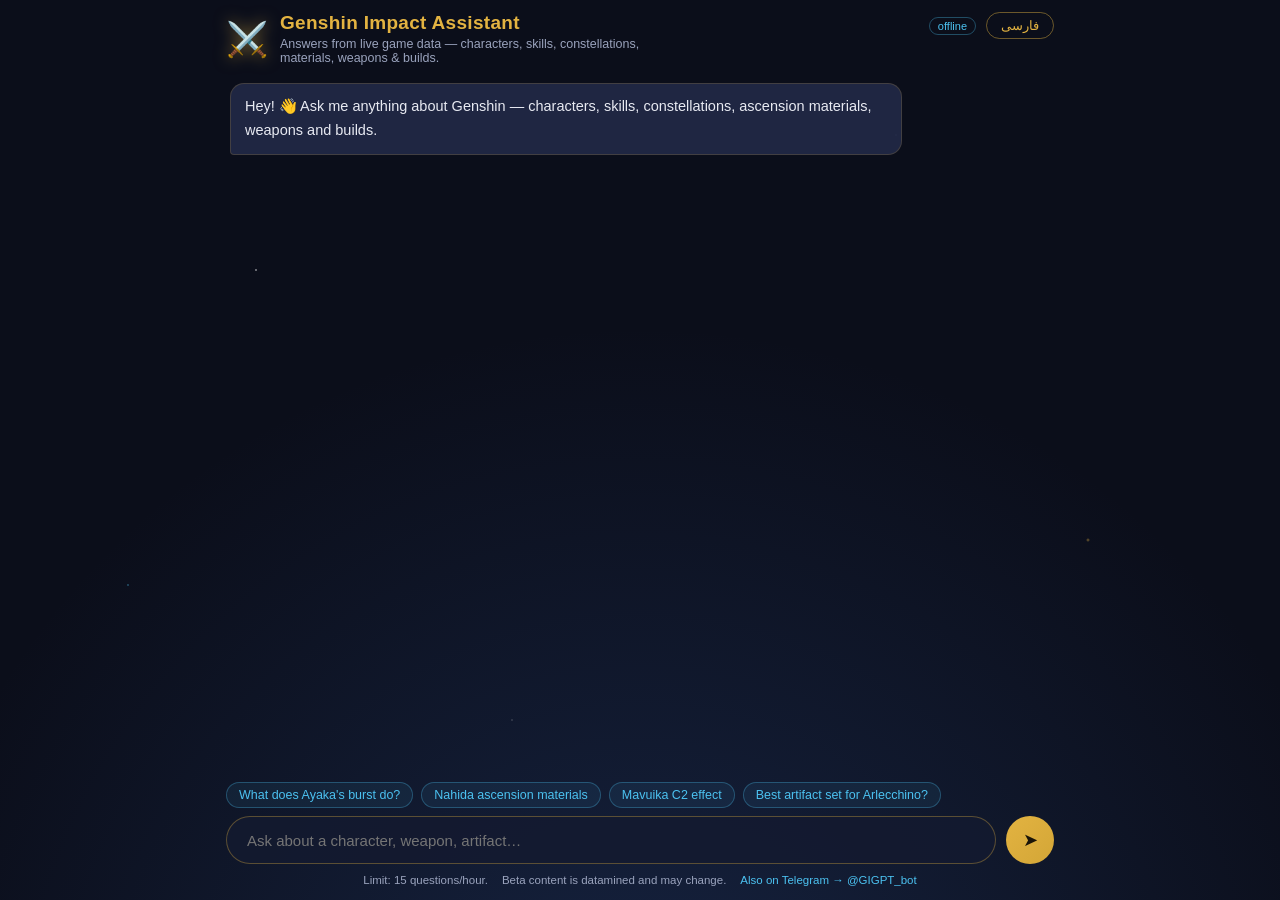
==== docs/index.html @ 6e5e401f "web: move chat UI to docs/ — single source of truth for VPS and GitHub Pages" ====
<!DOCTYPE html>
<html lang="en">
<head>
<meta charset="utf-8">
<meta name="viewport" content="width=device-width, initial-scale=1">
<meta name="description" content="Genshin Impact AI assistant — answers from live game data: characters, skills, constellations, materials, weapons, artifacts and builds.">
<title>Genshin Impact Assistant</title>
<link rel="canonical" href="https://borzou.site/genshin/">
<link rel="stylesheet" href="styles.css?v=2">
</head>
<body>
<div class="stars" aria-hidden="true"></div>
<main class="shell">
  <header class="topbar">
    <div class="brand">
      <span class="logo">⚔️</span>
      <div class="titles">
        <h1 data-i18n="title">Genshin Impact Assistant</h1>
        <p class="sub" data-i18n="subtitle">Answers from live game data — characters, skills, constellations, materials, weapons &amp; builds.</p>
      </div>
    </div>
    <div class="topbar-actions">
      <span class="ver" id="ver" title="data version">v…</span>
      <button id="langBtn" class="ghost-btn" type="button">فارسی</button>
    </div>
  </header>

  <section class="chat" id="chat" aria-live="polite"></section>

  <footer class="composer">
    <div class="suggestions" id="suggestions"></div>
    <form id="askForm" autocomplete="off">
      <input id="q" type="text" maxlength="300" data-i18n-ph="placeholder"
             placeholder="Ask about a character, weapon, artifact…">
      <button id="sendBtn" type="submit" aria-label="Send">➤</button>
    </form>
    <p class="footnote">
      <span data-i18n="limit">Limit: 15 questions/hour.</span>
      <span data-i18n="beta">Beta content is datamined and may change.</span>
      <a href="https://t.me/GIGPT_bot" target="_blank" rel="noopener" data-i18n="tgLink">Also on Telegram → @GIGPT_bot</a>
    </p>
  </footer>
</main>
<script src="app.js?v=2"></script>
</body>
</html>
---- docs/styles.css ----
/* Genshin RAG chat — dark celestial theme */
:root {
  --bg: #0b0e1a;
  --panel: rgba(20, 26, 48, 0.82);
  --panel-solid: #141a30;
  --gold: #e3b341;
  --gold-soft: #d3a637;
  --cyan: #4cc2f1;
  --text: #e8eaf2;
  --muted: #9aa3bd;
  --user-bubble: linear-gradient(135deg, #2b4c8c, #1f3a6e);
  --bot-bubble: rgba(34, 42, 72, 0.9);
  --radius: 14px;
}
* { box-sizing: border-box; }
html, body { height: 100%; }
body {
  margin: 0;
  font-family: "Segoe UI", Vazirmatn, Tahoma, -apple-system, sans-serif;
  background: var(--bg);
  color: var(--text);
  overflow: hidden;
}
.stars {
  position: fixed; inset: 0; z-index: 0; pointer-events: none;
  background:
    radial-gradient(1.5px 1.5px at 20% 30%, rgba(255,255,255,.7), transparent),
    radial-gradient(1px 1px at 70% 15%, rgba(255,255,255,.5), transparent),
    radial-gradient(2px 2px at 85% 60%, rgba(227,179,65,.5), transparent),
    radial-gradient(1px 1px at 40% 80%, rgba(255,255,255,.4), transparent),
    radial-gradient(1.5px 1.5px at 10% 65%, rgba(76,194,241,.5), transparent),
    radial-gradient(circle at 50% 120%, rgba(43,76,140,.35), transparent 60%),
    var(--bg);
}
.shell {
  position: relative; z-index: 1;
  display: flex; flex-direction: column;
  height: 100dvh; max-width: 860px; margin: 0 auto;
  padding: 12px 16px;
}
.topbar { display: flex; justify-content: space-between; align-items: flex-start; gap: 12px; }
.brand { display: flex; gap: 12px; align-items: center; }
.logo { font-size: 34px; filter: drop-shadow(0 0 8px rgba(227,179,65,.6)); }
.titles h1 { margin: 0; font-size: 19px; color: var(--gold); letter-spacing: .3px; }
.sub { margin: 3px 0 0; font-size: 12.5px; color: var(--muted); max-width: 52ch; }
.topbar-actions { display: flex; align-items: center; gap: 10px; flex-shrink: 0; }
.ver {
  font-size: 11px; color: var(--cyan); border: 1px solid rgba(76,194,241,.35);
  padding: 2px 8px; border-radius: 999px; white-space: nowrap;
}
.ghost-btn {
  background: transparent; color: var(--gold); cursor: pointer;
  border: 1px solid rgba(227,179,65,.45); border-radius: 999px;
  padding: 5px 14px; font-size: 13px; transition: background .2s;
}
.ghost-btn:hover { background: rgba(227,179,65,.12); }

.chat { flex: 1; overflow-y: auto; padding: 18px 4px 10px; display: flex; flex-direction: column; gap: 12px; }
.msg { max-width: 82%; padding: 11px 14px; border-radius: var(--radius); line-height: 1.65; font-size: 14.5px; white-space: pre-wrap; word-wrap: break-word; }
.msg.user { align-self: flex-end; background: var(--user-bubble); border-bottom-right-radius: 4px; }
.msg.bot { align-self: flex-start; background: var(--bot-bubble); border: 1px solid rgba(227,179,65,.18); border-bottom-left-radius: 4px; }
.msg.bot .srcs { display: block; margin-top: 8px; font-size: 11.5px; color: var(--gold-soft); }
.msg.typing { color: var(--muted); font-style: italic; }
.msg.err { background: rgba(120, 30, 40, .55); border: 1px solid rgba(255, 90, 90, .35); }

.suggestions { display: flex; flex-wrap: wrap; gap: 8px; margin-bottom: 8px; }
.suggestions button {
  background: rgba(76,194,241,.08); color: var(--cyan); cursor: pointer;
  border: 1px solid rgba(76,194,241,.3); border-radius: 999px;
  padding: 5px 12px; font-size: 12.5px; transition: background .2s;
}
.suggestions button:hover { background: rgba(76,194,241,.18); }

.composer form { display: flex; gap: 10px; }
#q {
  flex: 1; background: var(--panel); color: var(--text);
  border: 1px solid rgba(227,179,65,.35); border-radius: 999px;
  padding: 13px 20px; font-size: 15px; outline: none; transition: border-color .2s, box-shadow .2s;
}
#q:focus { border-color: var(--gold); box-shadow: 0 0 0 3px rgba(227,179,65,.15); }
#sendBtn {
  width: 48px; height: 48px; border-radius: 50%; border: none; cursor: pointer;
  background: linear-gradient(135deg, var(--gold), var(--gold-soft));
  color: #1a1408; font-size: 18px; transition: transform .15s, filter .2s;
}
#sendBtn:hover { filter: brightness(1.1); }
#sendBtn:disabled { filter: grayscale(.6); cursor: wait; transform: scale(.95); }
.footnote { display: flex; flex-wrap: wrap; gap: 4px 14px; justify-content: center; margin: 10px 0 2px; font-size: 11.5px; color: var(--muted); }
.footnote a { color: var(--cyan); text-decoration: none; }
.footnote a:hover { text-decoration: underline; }

/* RTL mode */
body.rtl { font-family: Vazirmatn, Tahoma, "Segoe UI", sans-serif; }
body.rtl .msg.user { border-bottom-right-radius: var(--radius); border-bottom-left-radius: 4px; }
body.rtl .msg.bot { border-bottom-left-radius: var(--radius); border-bottom-right-radius: 4px; }

@media (max-width: 560px) {
  .shell { padding: 10px 10px; }
  .logo { font-size: 26px; }
  .titles h1 { font-size: 16px; }
  .sub { display: none; }
  .msg { max-width: 92%; }
}
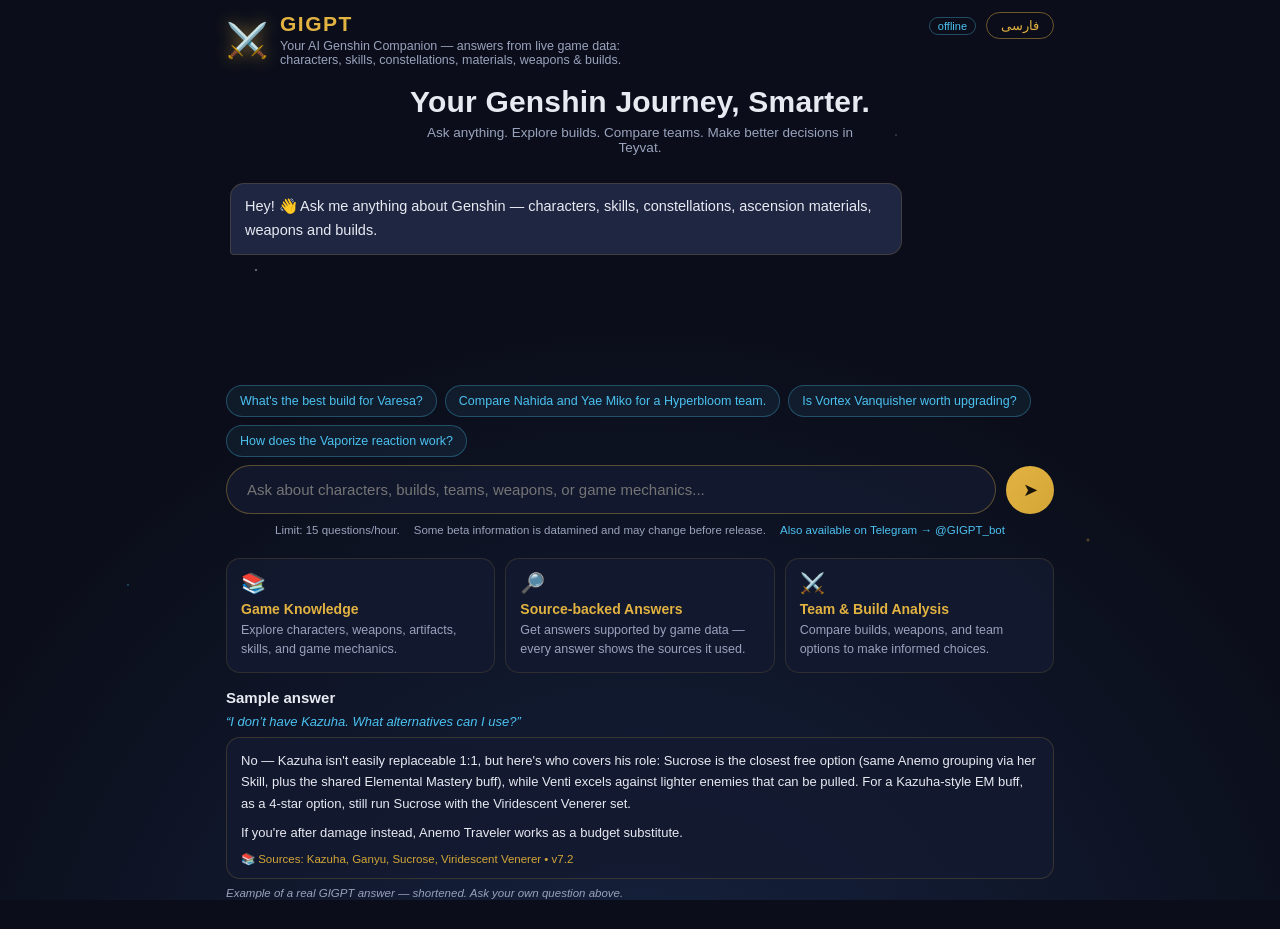
==== commit 56ff1d1a: "web: GIGPT homepage revamp (P0+P1) - Brand: GIGPT as the identity, 'Your AI Genshin Companion' subti" ====
--- a/docs/index.html
+++ b/docs/index.html
@@ -3,10 +3,11 @@
 <head>
 <meta charset="utf-8">
 <meta name="viewport" content="width=device-width, initial-scale=1">
-<meta name="description" content="Genshin Impact AI assistant — answers from live game data: characters, skills, constellations, materials, weapons, artifacts and builds.">
-<title>Genshin Impact Assistant</title>
+<meta name="description" content="GIGPT — your AI Genshin Impact companion. Answers from live game data: characters, skills, constellations, materials, weapons, artifacts and builds. Also on Telegram @GIGPT_bot.">
+<title>GIGPT — Your AI Genshin Companion</title>
 <link rel="canonical" href="https://borzou.site/genshin/">
-<link rel="stylesheet" href="styles.css?v=2">
+<link rel="icon" href="data:image/svg+xml,<svg xmlns=%22http://www.w3.org/2000/svg%22 viewBox=%220 0 100 100%22><text y=%22.9em%22 font-size=%2290%22>⚔️</text></svg>">
+<link rel="stylesheet" href="styles.css?v=3">
 </head>
 <body>
 <div class="stars" aria-hidden="true"></div>
@@ -15,32 +16,71 @@
     <div class="brand">
       <span class="logo">⚔️</span>
       <div class="titles">
-        <h1 data-i18n="title">Genshin Impact Assistant</h1>
-        <p class="sub" data-i18n="subtitle">Answers from live game data — characters, skills, constellations, materials, weapons &amp; builds.</p>
+        <h1 data-i18n="title">GIGPT</h1>
+        <p class="sub" data-i18n="subtitle">Your AI Genshin Companion — answers from live game data: characters, skills, constellations, materials, weapons &amp; builds.</p>
       </div>
     </div>
     <div class="topbar-actions">
       <span class="ver" id="ver" title="data version">v…</span>
-      <button id="langBtn" class="ghost-btn" type="button">فارسی</button>
+      <button id="langBtn" class="ghost-btn" type="button" aria-label="Switch language">فارسی</button>
     </div>
   </header>
+
+  <section class="hero">
+    <h2 class="headline" data-i18n="headline">Your Genshin Journey, Smarter.</h2>
+    <p class="tagline" data-i18n="tagline">Ask anything. Explore builds. Compare teams. Make better decisions in Teyvat.</p>
+  </section>
 
   <section class="chat" id="chat" aria-live="polite"></section>
 
   <footer class="composer">
-    <div class="suggestions" id="suggestions"></div>
+    <div class="suggestions" id="suggestions" role="group" data-i18n-aria="suggestionsGroup"></div>
     <form id="askForm" autocomplete="off">
-      <input id="q" type="text" maxlength="300" data-i18n-ph="placeholder"
-             placeholder="Ask about a character, weapon, artifact…">
-      <button id="sendBtn" type="submit" aria-label="Send">➤</button>
+      <label class="sr-only" for="q" data-i18n="inputLabel">Ask a Genshin question</label>
+      <textarea id="q" rows="1" maxlength="300" data-i18n-ph="placeholder"
+             placeholder="Ask about characters, builds, teams, weapons, or game mechanics..."
+             aria-describedby="limitNote"></textarea>
+      <button id="sendBtn" type="submit" data-i18n-aria="send" aria-label="Send">➤</button>
     </form>
-    <p class="footnote">
+    <p class="footnote" id="limitNote">
       <span data-i18n="limit">Limit: 15 questions/hour.</span>
-      <span data-i18n="beta">Beta content is datamined and may change.</span>
-      <a href="https://t.me/GIGPT_bot" target="_blank" rel="noopener" data-i18n="tgLink">Also on Telegram → @GIGPT_bot</a>
+      <span data-i18n="beta">Some beta information is datamined and may change before release.</span>
+      <a href="https://t.me/GIGPT_bot" target="_blank" rel="noopener" data-i18n="tgLink">Also available on Telegram → @GIGPT_bot</a>
     </p>
   </footer>
+
+  <section class="features" aria-labelledby="featuresH">
+    <h2 class="visually-hidden" id="featuresH" data-i18n="featuresH">What GIGPT does</h2>
+    <div class="feature-grid">
+      <div class="feature">
+        <div class="f-ico" aria-hidden="true">📚</div>
+        <h3 data-i18n="f1h">Game Knowledge</h3>
+        <p data-i18n="f1p">Explore characters, weapons, artifacts, skills, and game mechanics.</p>
+      </div>
+      <div class="feature">
+        <div class="f-ico" aria-hidden="true">🔎</div>
+        <h3 data-i18n="f2h">Source-backed Answers</h3>
+        <p data-i18n="f2p">Get answers supported by game data — every answer shows the sources it used.</p>
+      </div>
+      <div class="feature">
+        <div class="f-ico" aria-hidden="true">⚔️</div>
+        <h3 data-i18n="f3h">Team &amp; Build Analysis</h3>
+        <p data-i18n="f3p">Compare builds, weapons, and team options to make informed choices.</p>
+      </div>
+    </div>
+  </section>
+
+  <section class="sample" aria-labelledby="sampleH">
+    <h2 id="sampleH" data-i18n="sampleH">Sample answer</h2>
+    <p class="sample-q" data-i18n="sampleQ">“I don’t have Kazuha. What alternatives can I use?”</p>
+    <div class="sample-a">
+      <p data-i18n="sampleA1">No — Kazuha isn't easily replaceable 1:1, but here's who covers his role: Sucrose is the closest free option (same Anemo grouping via her Skill, plus the shared Elemental Mastery buff), while Venti excels against lighter enemies that can be pulled. For a Kazuha-style EM buff, as a 4-star option, still run Sucrose with the Viridescent Venerer set.</p>
+      <p data-i18n="sampleA2">If you're after damage instead, Anemo Traveler works as a budget substitute.</p>
+      <span class="srcs">📚 <span data-i18n="sources">Sources</span>: Kazuha, Ganyu, Sucrose, Viridescent Venerer • v7.2</span>
+    </div>
+    <p class="sample-note" data-i18n="sampleNote">Example of a real GIGPT answer — shortened. Ask your own question above.</p>
+  </section>
 </main>
-<script src="app.js?v=2"></script>
+<script src="app.js?v=3"></script>
 </body>
 </html>
--- a/docs/styles.css
+++ b/docs/styles.css
@@ -19,7 +19,6 @@
   font-family: "Segoe UI", Vazirmatn, Tahoma, -apple-system, sans-serif;
   background: var(--bg);
   color: var(--text);
-  overflow: hidden;
 }
 .stars {
   position: fixed; inset: 0; z-index: 0; pointer-events: none;
@@ -35,13 +34,13 @@
 .shell {
   position: relative; z-index: 1;
   display: flex; flex-direction: column;
-  height: 100dvh; max-width: 860px; margin: 0 auto;
+  min-height: 100dvh; max-width: 860px; margin: 0 auto;
   padding: 12px 16px;
 }
 .topbar { display: flex; justify-content: space-between; align-items: flex-start; gap: 12px; }
 .brand { display: flex; gap: 12px; align-items: center; }
 .logo { font-size: 34px; filter: drop-shadow(0 0 8px rgba(227,179,65,.6)); }
-.titles h1 { margin: 0; font-size: 19px; color: var(--gold); letter-spacing: .3px; }
+.titles h1 { margin: 0; font-size: 21px; color: var(--gold); letter-spacing: 1.5px; }
 .sub { margin: 3px 0 0; font-size: 12.5px; color: var(--muted); max-width: 52ch; }
 .topbar-actions { display: flex; align-items: center; gap: 10px; flex-shrink: 0; }
 .ver {
@@ -55,8 +54,13 @@
 }
 .ghost-btn:hover { background: rgba(227,179,65,.12); }
 
-.chat { flex: 1; overflow-y: auto; padding: 18px 4px 10px; display: flex; flex-direction: column; gap: 12px; }
-.msg { max-width: 82%; padding: 11px 14px; border-radius: var(--radius); line-height: 1.65; font-size: 14.5px; white-space: pre-wrap; word-wrap: break-word; }
+/* Hero — short intro above the chat */
+.hero { text-align: center; padding: 18px 8px 10px; }
+.headline { margin: 0; font-size: clamp(20px, 3.4vw, 30px); color: var(--text); letter-spacing: .2px; }
+.tagline { margin: 6px auto 0; font-size: 13.5px; color: var(--muted); max-width: 60ch; }
+
+.chat { flex: 1 0 auto; overflow-y: auto; padding: 18px 4px 10px; display: flex; flex-direction: column; gap: 12px; min-height: 220px; max-height: 46dvh; }
+.msg { max-width: 82%; padding: 11px 14px; border-radius: var(--radius); line-height: 1.65; font-size: 14.5px; white-space: pre-wrap; word-wrap: break-word; overflow-wrap: anywhere; }
 .msg.user { align-self: flex-end; background: var(--user-bubble); border-bottom-right-radius: 4px; }
 .msg.bot { align-self: flex-start; background: var(--bot-bubble); border: 1px solid rgba(227,179,65,.18); border-bottom-left-radius: 4px; }
 .msg.bot .srcs { display: block; margin-top: 8px; font-size: 11.5px; color: var(--gold-soft); }
@@ -67,19 +71,24 @@
 .suggestions button {
   background: rgba(76,194,241,.08); color: var(--cyan); cursor: pointer;
   border: 1px solid rgba(76,194,241,.3); border-radius: 999px;
-  padding: 5px 12px; font-size: 12.5px; transition: background .2s;
+  padding: 6px 13px; font-size: 12.5px; transition: background .2s;
+  min-height: 32px; overflow-wrap: anywhere;
 }
 .suggestions button:hover { background: rgba(76,194,241,.18); }
 
-.composer form { display: flex; gap: 10px; }
+.composer { padding-bottom: 6px; }
+.composer form { display: flex; gap: 10px; align-items: flex-end; }
 #q {
   flex: 1; background: var(--panel); color: var(--text);
   border: 1px solid rgba(227,179,65,.35); border-radius: 999px;
-  padding: 13px 20px; font-size: 15px; outline: none; transition: border-color .2s, box-shadow .2s;
+  padding: 13px 20px; font-size: 15px; outline: none;
+  transition: border-color .2s, box-shadow .2s;
+  resize: none; overflow: hidden; min-height: 48px; max-height: 120px;
+  font-family: inherit; line-height: 1.4;
 }
 #q:focus { border-color: var(--gold); box-shadow: 0 0 0 3px rgba(227,179,65,.15); }
 #sendBtn {
-  width: 48px; height: 48px; border-radius: 50%; border: none; cursor: pointer;
+  width: 48px; height: 48px; border-radius: 50%; border: none; cursor: pointer; flex-shrink: 0;
   background: linear-gradient(135deg, var(--gold), var(--gold-soft));
   color: #1a1408; font-size: 18px; transition: transform .15s, filter .2s;
 }
@@ -89,6 +98,40 @@
 .footnote a { color: var(--cyan); text-decoration: none; }
 .footnote a:hover { text-decoration: underline; }
 
+/* Feature highlights */
+.features { padding: 14px 0 4px; }
+.feature-grid { display: grid; grid-template-columns: repeat(3, 1fr); gap: 10px; }
+.feature {
+  background: var(--panel); border: 1px solid rgba(227,179,65,.14);
+  border-radius: var(--radius); padding: 12px 14px;
+}
+.f-ico { font-size: 20px; margin-bottom: 6px; }
+.feature h3 { margin: 0 0 4px; font-size: 14px; color: var(--gold); }
+.feature p { margin: 0; font-size: 12.5px; color: var(--muted); line-height: 1.55; }
+
+/* Sample answer */
+.sample { padding: 12px 0 18px; }
+.sample h2 { margin: 0 0 8px; font-size: 15px; color: var(--text); }
+.sample-q { margin: 0 0 8px; font-size: 13px; color: var(--cyan); font-style: italic; }
+.sample-a {
+  background: var(--panel); border: 1px solid rgba(227,179,65,.18);
+  border-radius: var(--radius); padding: 12px 14px;
+}
+.sample-a p { margin: 0 0 8px; font-size: 13px; line-height: 1.65; color: var(--text); }
+.sample-a p:last-of-type { margin-bottom: 0; }
+.sample-a .srcs { display: block; margin-top: 8px; font-size: 11.5px; color: var(--gold-soft); }
+.sample-note { margin: 8px 0 0; font-size: 11.5px; color: var(--muted); font-style: italic; }
+
+/* Accessibility helpers */
+.sr-only {
+  position: absolute; width: 1px; height: 1px; padding: 0; margin: -1px;
+  overflow: hidden; clip: rect(0 0 0 0); white-space: nowrap; border: 0;
+}
+.visually-hidden {
+  position: absolute; width: 1px; height: 1px; padding: 0; margin: -1px;
+  overflow: hidden; clip: rect(0 0 0 0); white-space: nowrap; border: 0;
+}
+
 /* RTL mode */
 body.rtl { font-family: Vazirmatn, Tahoma, "Segoe UI", sans-serif; }
 body.rtl .msg.user { border-bottom-right-radius: var(--radius); border-bottom-left-radius: 4px; }
@@ -97,7 +140,13 @@
 @media (max-width: 560px) {
   .shell { padding: 10px 10px; }
   .logo { font-size: 26px; }
-  .titles h1 { font-size: 16px; }
+  .titles h1 { font-size: 17px; }
   .sub { display: none; }
   .msg { max-width: 92%; }
+  .hero { padding: 12px 4px 6px; }
+  .headline { font-size: 19px; }
+  .tagline { font-size: 12.5px; }
+  .feature-grid { grid-template-columns: 1fr; }
+  .suggestions button { font-size: 12px; padding: 6px 11px; }
+  .chat { max-height: 52dvh; }
 }
